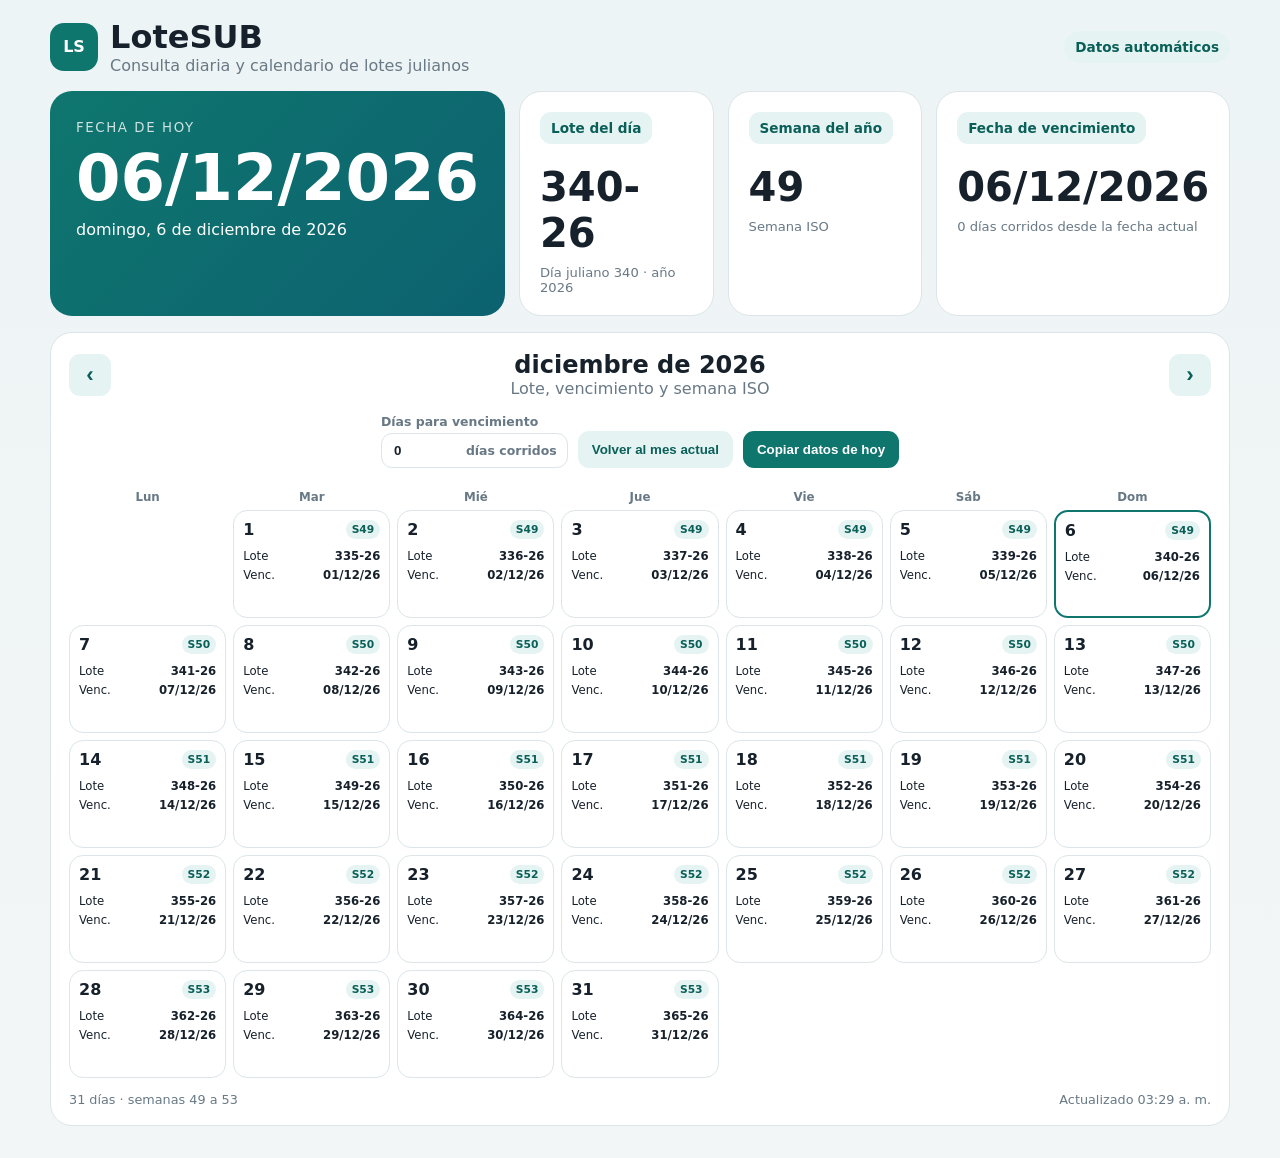
==== index.html @ 000a15f9 "Publicar aplicación LoteSUB" ====
<!doctype html>
<html lang="es">
<head>
<meta charset="utf-8"><meta name="viewport" content="width=device-width,initial-scale=1,viewport-fit=cover"><meta name="theme-color" content="#0f766e"><meta name="description" content="Calendario de lotes julianos y vencimientos configurables"><link rel="manifest" href="./manifest.json"><link rel="icon" href="./icon.svg" type="image/svg+xml"><title>LoteSUB</title>
<style>
:root{color-scheme:light dark;--bg:#f3f6f7;--card:#fff;--text:#17212b;--muted:#687985;--line:#dce5e8;--accent:#0f766e;--soft:#e5f4f2}*{box-sizing:border-box}body{margin:0;font-family:system-ui,-apple-system,Segoe UI,sans-serif;color:var(--text);background:linear-gradient(180deg,#edf4f5,var(--bg));min-height:100vh}.app{width:min(1180px,calc(100% - 20px));margin:auto;padding:18px 0 32px}.top{display:flex;justify-content:space-between;align-items:center;gap:12px;margin-bottom:16px}.brand{display:flex;align-items:center;gap:12px}.logo{width:48px;height:48px;border-radius:14px;display:grid;place-items:center;color:#fff;background:var(--accent);font-weight:800}h1,h2,p{margin:0}.brand p,.sub,.detail,footer{color:var(--muted)}.status,.label,.week{color:#0b5f59;background:var(--soft);border-radius:999px;font-weight:700}.status{padding:8px 11px;font-size:.85rem}.summary{display:grid;grid-template-columns:1.5fr repeat(3,1fr);gap:14px;margin-bottom:16px}.hero,.metric,.panel{border-radius:22px}.hero{padding:26px;color:#fff;background:linear-gradient(135deg,#0f766e,#0c6270)}.hero small{opacity:.8;text-transform:uppercase;letter-spacing:.12em}.hero strong{display:block;font-size:clamp(2.2rem,7vw,4rem);line-height:1;margin:10px 0}.metric{padding:20px;background:var(--card);border:1px solid var(--line)}.label{display:inline-block;padding:8px 11px;margin-bottom:20px;border-radius:11px;font-size:.85rem}.metric strong{display:block;font-size:clamp(1.7rem,4vw,2.5rem)}.detail{margin-top:9px;font-size:.82rem}.panel{background:var(--card);border:1px solid var(--line);padding:18px}.calhead{display:grid;grid-template-columns:auto 1fr auto;align-items:center;gap:10px;text-align:center}.nav,.btn{border:0;border-radius:11px;cursor:pointer;font-weight:700}.nav{width:42px;height:42px;font-size:1.4rem;color:#0b5f59;background:var(--soft)}.tools{display:flex;justify-content:center;align-items:end;gap:10px;flex-wrap:wrap;margin:16px 0}.days{display:grid;gap:4px;color:var(--muted);font-size:.78rem;font-weight:700}.days span{display:flex;align-items:center;gap:8px;padding:8px 10px;border:1px solid var(--line);border-radius:11px;background:var(--card)}.days input{width:66px;border:0;background:transparent;color:var(--text);font-weight:800}.btn{padding:11px 14px;color:#fff;background:var(--accent)}.btn.alt{color:#0b5f59;background:var(--soft)}.weekdays,.grid{display:grid;grid-template-columns:repeat(7,minmax(0,1fr));gap:7px}.weekdays b{text-align:center;padding:6px;color:var(--muted);font-size:.74rem}.day{min-height:108px;padding:9px;border:1px solid var(--line);border-radius:14px;background:var(--card)}.day.empty{border-color:transparent;background:transparent}.day.today{border:2px solid var(--accent)}.daytop,.row,footer{display:flex;justify-content:space-between;gap:6px}.week{padding:3px 6px;font-size:.67rem}.info{display:grid;gap:5px;margin-top:10px;font-size:.73rem}.row strong{font-variant-numeric:tabular-nums}.toast{position:fixed;left:50%;bottom:22px;transform:translate(-50%,15px);background:#17212b;color:#fff;padding:10px 14px;border-radius:10px;opacity:0;transition:.2s}.toast.show{opacity:1;transform:translate(-50%,0)}footer{margin-top:14px;font-size:.8rem}@media(max-width:900px){.summary{grid-template-columns:repeat(2,1fr)}.hero{grid-column:1/-1}}@media(max-width:650px){.summary{grid-template-columns:1fr}.status{display:none}.panel{padding:11px}.weekdays,.grid{gap:4px}.day{min-height:88px;padding:6px}.row{display:grid}.row span{font-size:.62rem}.row strong{font-size:.66rem}}@media(prefers-color-scheme:dark){:root{--bg:#071217;--card:#102128;--text:#edf5f6;--muted:#9bb0b7;--line:#20343b;--soft:rgba(15,118,110,.18)}body{background:#071217}.status,.label,.week,.nav,.btn.alt{color:#8de3da}}
</style>
</head>
<body><main class="app"><header class="top"><div class="brand"><div class="logo">LS</div><div><h1>LoteSUB</h1><p>Consulta diaria y calendario de lotes julianos</p></div></div><span class="status">Datos automáticos</span></header>
<section class="summary"><article class="hero"><small>Fecha de hoy</small><strong id="today">--/--/----</strong><p id="todayLong">Cargando…</p></article><article class="metric"><span class="label">Lote del día</span><strong id="lot">---/--</strong><p class="detail" id="lotDetail"></p></article><article class="metric"><span class="label">Semana del año</span><strong id="week">--</strong><p class="detail">Semana ISO</p></article><article class="metric"><span class="label">Fecha de vencimiento</span><strong id="expiry">--/--/----</strong><p class="detail" id="expiryDetail"></p></article></section>
<section class="panel"><div class="calhead"><button class="nav" id="prev" aria-label="Mes anterior">‹</button><div><h2 id="title">Mes actual</h2><p class="sub">Lote, vencimiento y semana ISO</p></div><button class="nav" id="next" aria-label="Mes siguiente">›</button></div><div class="tools"><label class="days">Días para vencimiento<span><input id="days" type="number" min="0" max="999" value="15"> días corridos</span></label><button class="btn alt" id="now">Volver al mes actual</button><button class="btn" id="copy">Copiar datos de hoy</button></div><div class="weekdays"><b>Lun</b><b>Mar</b><b>Mié</b><b>Jue</b><b>Vie</b><b>Sáb</b><b>Dom</b></div><div class="grid" id="grid"></div><footer><span id="summary"></span><span id="updated"></span></footer></section></main><div id="toast" class="toast"></div>
<script>
const $=id=>document.getElementById(id),pad=(n,l=2)=>String(n).padStart(l,'0'),fmt=d=>`${pad(d.getDate())}/${pad(d.getMonth()+1)}/${d.getFullYear()}`,short=d=>`${pad(d.getDate())}/${pad(d.getMonth()+1)}/${pad(d.getFullYear()%100)}`;function doy(d){return Math.floor((d-new Date(d.getFullYear(),0,0))/86400000)}function week(d){const u=new Date(Date.UTC(d.getFullYear(),d.getMonth(),d.getDate())),x=u.getUTCDay()||7;u.setUTCDate(u.getUTCDate()+4-x);return Math.ceil((((u-new Date(Date.UTC(u.getUTCFullYear(),0,1)))/86400000)+1)/7)}function lot(d){return `${pad(doy(d),3)}-${pad(d.getFullYear()%100)}`}function saved(){try{const n=+localStorage.getItem('lotesub-days');return Number.isInteger(n)&&n>=0&&n<=999?n:15}catch{return 15}}let days=saved(),today=new Date(),view=new Date(today.getFullYear(),today.getMonth(),1),data;today=new Date(today.getFullYear(),today.getMonth(),today.getDate());$('days').value=days;function calc(){const n=new Date(),d=new Date(n.getFullYear(),n.getMonth(),n.getDate()),e=new Date(d);e.setDate(e.getDate()+days);data={date:fmt(d),lot:lot(d),week:pad(week(d)),expiry:fmt(e)};$('today').textContent=data.date;$('todayLong').textContent=new Intl.DateTimeFormat('es-AR',{weekday:'long',day:'numeric',month:'long',year:'numeric'}).format(d);$('lot').textContent=data.lot;$('lotDetail').textContent=`Día juliano ${pad(doy(d),3)} · año ${d.getFullYear()}`;$('week').textContent=data.week;$('expiry').textContent=data.expiry;$('expiryDetail').textContent=`${days} ${days===1?'día corrido':'días corridos'} desde la fecha actual`;$('updated').textContent=`Actualizado ${n.toLocaleTimeString('es-AR',{hour:'2-digit',minute:'2-digit'})}`}
function render(){const y=view.getFullYear(),m=view.getMonth(),first=new Date(y,m,1),last=new Date(y,m+1,0),lead=(first.getDay()+6)%7,g=$('grid');g.innerHTML='';$('title').textContent=new Intl.DateTimeFormat('es-AR',{month:'long',year:'numeric'}).format(view);$('summary').textContent=`${last.getDate()} días · semanas ${pad(week(first))} a ${pad(week(last))}`;for(let i=0;i<lead;i++){const x=document.createElement('div');x.className='day empty';g.appendChild(x)}for(let n=1;n<=last.getDate();n++){const d=new Date(y,m,n),e=new Date(d);e.setDate(e.getDate()+days);const x=document.createElement('article');x.className='day'+(d.toDateString()===today.toDateString()?' today':'');x.innerHTML=`<div class="daytop"><strong>${n}</strong><span class="week">S${pad(week(d))}</span></div><div class="info"><div class="row"><span>Lote</span><strong>${lot(d)}</strong></div><div class="row"><span>Venc.</span><strong>${short(e)}</strong></div></div>`;g.appendChild(x)}}function toast(t){$('toast').textContent=t;$('toast').classList.add('show');setTimeout(()=>$('toast').classList.remove('show'),2200)}function apply(){let n=parseInt($('days').value,10);days=Number.isInteger(n)?Math.min(999,Math.max(0,n)):15;$('days').value=days;try{localStorage.setItem('lotesub-days',days)}catch{}calc();render();toast('Vencimiento actualizado')}$('days').addEventListener('change',apply);$('prev').onclick=()=>{view=new Date(view.getFullYear(),view.getMonth()-1,1);render()};$('next').onclick=()=>{view=new Date(view.getFullYear(),view.getMonth()+1,1);render()};$('now').onclick=()=>{view=new Date(today.getFullYear(),today.getMonth(),1);render()};$('copy').onclick=async()=>{calc();const t=`Fecha de hoy: ${data.date}\nLote del día: ${data.lot}\nSemana del año: ${data.week}\nFecha de vencimiento: ${data.expiry}\nDías configurados: ${days}`;try{await navigator.clipboard.writeText(t);toast('Datos copiados')}catch{const a=document.createElement('textarea');a.value=t;document.body.appendChild(a);a.select();document.execCommand('copy');a.remove();toast('Datos copiados')}};calc();render();setInterval(calc,60000);if('serviceWorker'in navigator)navigator.serviceWorker.register('./sw.js');
</script></body></html>
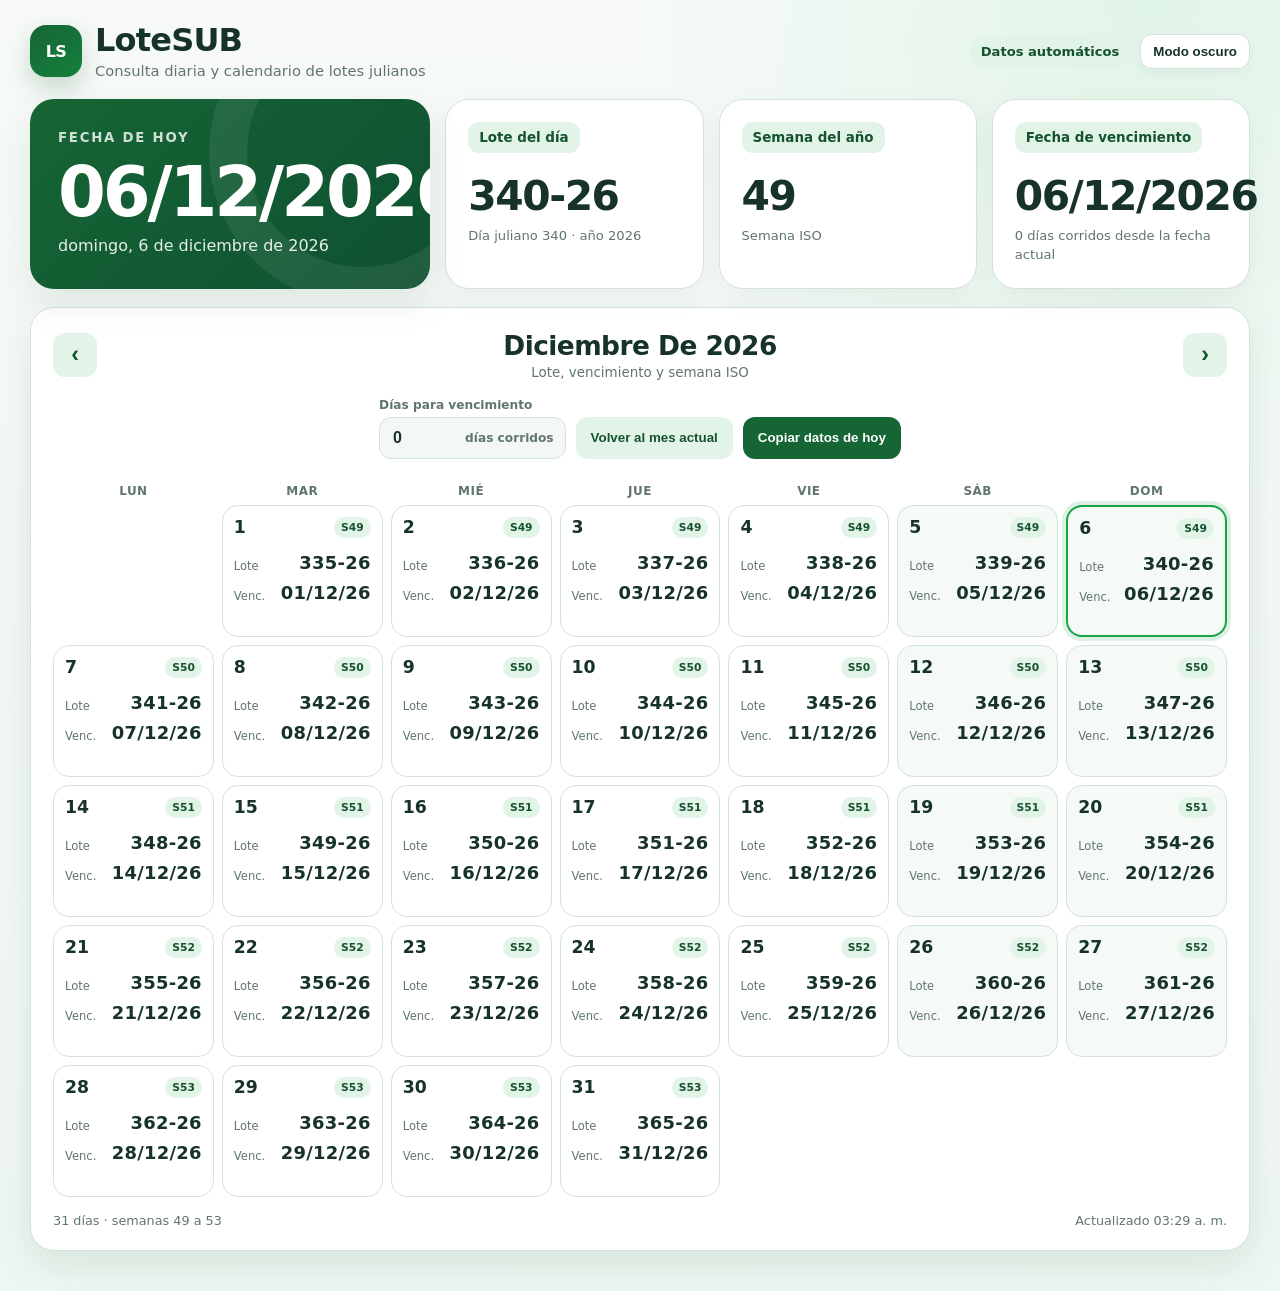
==== commit aa9ce957: "Rediseñar LoteSUB con modos verde claro y oscuro" ====
--- a/index.html
+++ b/index.html
@@ -1,15 +1,31 @@
 <!doctype html>
-<html lang="es">
+<html lang="es" data-theme="light">
 <head>
-<meta charset="utf-8"><meta name="viewport" content="width=device-width,initial-scale=1,viewport-fit=cover"><meta name="theme-color" content="#0f766e"><meta name="description" content="Calendario de lotes julianos y vencimientos configurables"><link rel="manifest" href="./manifest.json"><link rel="icon" href="./icon.svg" type="image/svg+xml"><title>LoteSUB</title>
+<meta charset="utf-8">
+<meta name="viewport" content="width=device-width,initial-scale=1,viewport-fit=cover">
+<meta name="theme-color" id="themeColor" content="#166534">
+<meta name="description" content="Calendario de lotes julianos y vencimientos configurables">
+<link rel="manifest" href="./manifest.json">
+<link rel="icon" href="./icon.svg" type="image/svg+xml">
+<title>LoteSUB</title>
 <style>
-:root{color-scheme:light dark;--bg:#f3f6f7;--card:#fff;--text:#17212b;--muted:#687985;--line:#dce5e8;--accent:#0f766e;--soft:#e5f4f2}*{box-sizing:border-box}body{margin:0;font-family:system-ui,-apple-system,Segoe UI,sans-serif;color:var(--text);background:linear-gradient(180deg,#edf4f5,var(--bg));min-height:100vh}.app{width:min(1180px,calc(100% - 20px));margin:auto;padding:18px 0 32px}.top{display:flex;justify-content:space-between;align-items:center;gap:12px;margin-bottom:16px}.brand{display:flex;align-items:center;gap:12px}.logo{width:48px;height:48px;border-radius:14px;display:grid;place-items:center;color:#fff;background:var(--accent);font-weight:800}h1,h2,p{margin:0}.brand p,.sub,.detail,footer{color:var(--muted)}.status,.label,.week{color:#0b5f59;background:var(--soft);border-radius:999px;font-weight:700}.status{padding:8px 11px;font-size:.85rem}.summary{display:grid;grid-template-columns:1.5fr repeat(3,1fr);gap:14px;margin-bottom:16px}.hero,.metric,.panel{border-radius:22px}.hero{padding:26px;color:#fff;background:linear-gradient(135deg,#0f766e,#0c6270)}.hero small{opacity:.8;text-transform:uppercase;letter-spacing:.12em}.hero strong{display:block;font-size:clamp(2.2rem,7vw,4rem);line-height:1;margin:10px 0}.metric{padding:20px;background:var(--card);border:1px solid var(--line)}.label{display:inline-block;padding:8px 11px;margin-bottom:20px;border-radius:11px;font-size:.85rem}.metric strong{display:block;font-size:clamp(1.7rem,4vw,2.5rem)}.detail{margin-top:9px;font-size:.82rem}.panel{background:var(--card);border:1px solid var(--line);padding:18px}.calhead{display:grid;grid-template-columns:auto 1fr auto;align-items:center;gap:10px;text-align:center}.nav,.btn{border:0;border-radius:11px;cursor:pointer;font-weight:700}.nav{width:42px;height:42px;font-size:1.4rem;color:#0b5f59;background:var(--soft)}.tools{display:flex;justify-content:center;align-items:end;gap:10px;flex-wrap:wrap;margin:16px 0}.days{display:grid;gap:4px;color:var(--muted);font-size:.78rem;font-weight:700}.days span{display:flex;align-items:center;gap:8px;padding:8px 10px;border:1px solid var(--line);border-radius:11px;background:var(--card)}.days input{width:66px;border:0;background:transparent;color:var(--text);font-weight:800}.btn{padding:11px 14px;color:#fff;background:var(--accent)}.btn.alt{color:#0b5f59;background:var(--soft)}.weekdays,.grid{display:grid;grid-template-columns:repeat(7,minmax(0,1fr));gap:7px}.weekdays b{text-align:center;padding:6px;color:var(--muted);font-size:.74rem}.day{min-height:108px;padding:9px;border:1px solid var(--line);border-radius:14px;background:var(--card)}.day.empty{border-color:transparent;background:transparent}.day.today{border:2px solid var(--accent)}.daytop,.row,footer{display:flex;justify-content:space-between;gap:6px}.week{padding:3px 6px;font-size:.67rem}.info{display:grid;gap:5px;margin-top:10px;font-size:.73rem}.row strong{font-variant-numeric:tabular-nums}.toast{position:fixed;left:50%;bottom:22px;transform:translate(-50%,15px);background:#17212b;color:#fff;padding:10px 14px;border-radius:10px;opacity:0;transition:.2s}.toast.show{opacity:1;transform:translate(-50%,0)}footer{margin-top:14px;font-size:.8rem}@media(max-width:900px){.summary{grid-template-columns:repeat(2,1fr)}.hero{grid-column:1/-1}}@media(max-width:650px){.summary{grid-template-columns:1fr}.status{display:none}.panel{padding:11px}.weekdays,.grid{gap:4px}.day{min-height:88px;padding:6px}.row{display:grid}.row span{font-size:.62rem}.row strong{font-size:.66rem}}@media(prefers-color-scheme:dark){:root{--bg:#071217;--card:#102128;--text:#edf5f6;--muted:#9bb0b7;--line:#20343b;--soft:rgba(15,118,110,.18)}body{background:#071217}.status,.label,.week,.nav,.btn.alt{color:#8de3da}}
+:root{color-scheme:light;--bg:#eef6f1;--bg2:#f7faf8;--card:#ffffff;--card2:#f3f8f5;--text:#163229;--muted:#60766d;--line:#d4e3da;--accent:#166534;--accent2:#15803d;--accentText:#fff;--soft:#e2f3e8;--softText:#14532d;--hero1:#166534;--hero2:#0f5132;--shadow:0 14px 36px rgba(20,83,45,.10);--today:#16a34a;--todayRing:rgba(22,163,74,.15);--weekend:#f6faf7;--toast:#163229}
+html[data-theme="dark"]{color-scheme:dark;--bg:#07150f;--bg2:#0b1c14;--card:#10251a;--card2:#132c1f;--text:#edf8f1;--muted:#a3b9ab;--line:#294535;--accent:#4ade80;--accent2:#22c55e;--accentText:#06210f;--soft:#173d27;--softText:#a7f3d0;--hero1:#14532d;--hero2:#0b3d24;--shadow:0 16px 40px rgba(0,0,0,.30);--today:#4ade80;--todayRing:rgba(74,222,128,.14);--weekend:#0d2117;--toast:#e7f6ec}
+*{box-sizing:border-box}html{background:var(--bg)}body{margin:0;min-height:100vh;font-family:Inter,ui-sans-serif,system-ui,-apple-system,BlinkMacSystemFont,"Segoe UI",sans-serif;color:var(--text);background:radial-gradient(circle at 90% 0,rgba(34,197,94,.10),transparent 30%),linear-gradient(180deg,var(--bg2),var(--bg));transition:background .2s,color .2s}.app{width:min(1220px,calc(100% - 32px));margin:auto;padding:24px 0 40px}.top{display:flex;justify-content:space-between;align-items:center;gap:16px;margin-bottom:20px}.brand{display:flex;align-items:center;gap:13px}.logo{width:52px;height:52px;border-radius:16px;display:grid;place-items:center;color:var(--accentText);background:linear-gradient(145deg,var(--accent),var(--accent2));font-weight:900;letter-spacing:-.04em;box-shadow:0 10px 24px rgba(22,101,52,.22)}h1,h2,p{margin:0}h1{font-size:clamp(1.45rem,3vw,2rem);line-height:1.05;letter-spacing:-.025em}.brand p,.sub,.detail,footer{color:var(--muted)}.brand p{margin-top:4px;font-size:.92rem}.topActions{display:flex;align-items:center;gap:9px}.status,.label,.week{color:var(--softText);background:var(--soft);font-weight:800}.status{padding:9px 12px;border-radius:999px;font-size:.82rem;white-space:nowrap}.theme{border:1px solid var(--line);background:var(--card);color:var(--text);border-radius:12px;padding:9px 12px;cursor:pointer;font-weight:800;box-shadow:0 5px 16px rgba(0,0,0,.04)}.summary{display:grid;grid-template-columns:1.55fr repeat(3,minmax(0,1fr));gap:15px;margin-bottom:18px}.hero,.metric,.panel{border-radius:24px}.hero{min-height:190px;padding:28px;color:#fff;background:linear-gradient(135deg,var(--hero1),var(--hero2));box-shadow:var(--shadow);position:relative;overflow:hidden}.hero:after{content:"";position:absolute;width:230px;height:230px;border:38px solid rgba(255,255,255,.07);border-radius:50%;right:-85px;top:-100px}.hero>*{position:relative;z-index:1}.hero small{opacity:.8;text-transform:uppercase;letter-spacing:.13em;font-weight:800}.hero strong{display:block;font-size:clamp(2.3rem,6vw,4.3rem);line-height:1;margin:12px 0 10px;letter-spacing:-.045em}.hero p{opacity:.9}.metric{min-height:190px;padding:22px;background:var(--card);border:1px solid var(--line);box-shadow:0 8px 26px rgba(20,83,45,.06)}.label{display:inline-block;padding:8px 11px;margin-bottom:22px;border-radius:11px;font-size:.84rem}.metric>strong{display:block;font-size:clamp(1.8rem,3.8vw,2.55rem);line-height:1.05;letter-spacing:-.035em;font-variant-numeric:tabular-nums}.detail{margin-top:10px;font-size:.82rem;line-height:1.4}.panel{background:var(--card);border:1px solid var(--line);padding:22px;box-shadow:var(--shadow)}.calhead{display:grid;grid-template-columns:auto 1fr auto;align-items:center;gap:12px;text-align:center}.calhead h2{font-size:clamp(1.25rem,2.5vw,1.65rem);text-transform:capitalize;letter-spacing:-.02em}.sub{margin-top:4px;font-size:.84rem}.nav,.btn{border:0;border-radius:12px;cursor:pointer;font-weight:800;transition:transform .15s,background .15s}.nav:hover,.btn:hover,.theme:hover{transform:translateY(-1px)}.nav{width:44px;height:44px;font-size:1.45rem;color:var(--softText);background:var(--soft)}.tools{display:flex;justify-content:center;align-items:end;gap:10px;flex-wrap:wrap;margin:18px 0}.days{display:grid;gap:5px;color:var(--muted);font-size:.76rem;font-weight:800}.days span{min-height:42px;display:flex;align-items:center;gap:8px;padding:8px 11px;border:1px solid var(--line);border-radius:12px;background:var(--card2)}.days input{width:66px;border:0;outline:0;background:transparent;color:var(--text);font-weight:900;font-size:1rem}.btn{min-height:42px;padding:10px 15px;color:var(--accentText);background:var(--accent)}.btn.alt{color:var(--softText);background:var(--soft)}.weekdays,.grid{display:grid;grid-template-columns:repeat(7,minmax(0,1fr));gap:8px}.weekdays b{text-align:center;padding:7px 4px;color:var(--muted);font-size:.75rem;text-transform:uppercase;letter-spacing:.04em}.day{min-height:132px;padding:11px;border:1px solid var(--line);border-radius:16px;background:var(--card);transition:transform .15s,border-color .15s,box-shadow .15s}.day:hover{transform:translateY(-2px);border-color:var(--accent);box-shadow:0 9px 22px rgba(20,83,45,.09)}.day:nth-child(7n),.day:nth-child(7n-1){background:var(--weekend)}.day.empty{border-color:transparent;background:transparent;box-shadow:none}.day.today{border:2px solid var(--today);box-shadow:0 0 0 4px var(--todayRing)}.daytop,.row,footer{display:flex;justify-content:space-between;gap:7px}.daytop>strong{font-size:1.08rem}.week{padding:4px 7px;border-radius:999px;font-size:.67rem}.info{display:grid;gap:9px;margin-top:14px}.row{align-items:end;color:var(--muted);font-size:.72rem}.row strong{color:var(--text);font-size:clamp(.95rem,1.5vw,1.12rem);font-weight:900;letter-spacing:.015em;font-variant-numeric:tabular-nums}.toast{position:fixed;left:50%;bottom:22px;transform:translate(-50%,15px);background:var(--toast);color:var(--card);padding:11px 15px;border-radius:11px;opacity:0;pointer-events:none;transition:.2s;box-shadow:0 12px 30px rgba(0,0,0,.22);z-index:20}.toast.show{opacity:1;transform:translate(-50%,0)}footer{margin-top:16px;font-size:.8rem}
+@media(max-width:980px){.app{width:min(100% - 24px,1220px)}.summary{grid-template-columns:repeat(2,minmax(0,1fr))}.hero{grid-column:1/-1;min-height:175px}.metric{min-height:165px}.day{min-height:118px;padding:9px}.row strong{font-size:1rem}}
+@media(max-width:700px){.app{width:min(100% - 16px,1220px);padding:15px 0 28px}.top{align-items:flex-start}.status{display:none}.theme{padding:8px 10px}.summary{grid-template-columns:1fr;gap:10px}.hero,.metric{min-height:auto}.hero{padding:22px}.metric{padding:18px}.label{margin-bottom:15px}.panel{padding:12px;border-radius:19px}.calhead{gap:7px}.nav{width:39px;height:39px}.tools{margin:14px 0}.weekdays,.grid{gap:4px}.weekdays b{font-size:.64rem;padding:5px 1px;letter-spacing:0}.day{min-height:104px;padding:7px;border-radius:12px}.daytop>strong{font-size:.95rem}.week{padding:3px 5px;font-size:.58rem}.info{gap:7px;margin-top:10px}.row{display:grid;gap:1px;font-size:.6rem}.row strong{font-size:.82rem;line-height:1.1}.days{width:100%}.days span{justify-content:center}.btn{flex:1 1 150px}footer{align-items:flex-start;flex-direction:column}}
+@media(max-width:410px){.brand p{display:none}.logo{width:44px;height:44px;border-radius:13px}.theme{font-size:.78rem}.day{min-height:96px;padding:6px}.row strong{font-size:.74rem}.row span{font-size:.56rem}.calhead .sub{display:none}}
 </style>
 </head>
-<body><main class="app"><header class="top"><div class="brand"><div class="logo">LS</div><div><h1>LoteSUB</h1><p>Consulta diaria y calendario de lotes julianos</p></div></div><span class="status">Datos automáticos</span></header>
+<body><main class="app"><header class="top"><div class="brand"><div class="logo">LS</div><div><h1>LoteSUB</h1><p>Consulta diaria y calendario de lotes julianos</p></div></div><div class="topActions"><span class="status">Datos automáticos</span><button class="theme" id="theme" type="button" aria-label="Cambiar modo de color">Modo oscuro</button></div></header>
 <section class="summary"><article class="hero"><small>Fecha de hoy</small><strong id="today">--/--/----</strong><p id="todayLong">Cargando…</p></article><article class="metric"><span class="label">Lote del día</span><strong id="lot">---/--</strong><p class="detail" id="lotDetail"></p></article><article class="metric"><span class="label">Semana del año</span><strong id="week">--</strong><p class="detail">Semana ISO</p></article><article class="metric"><span class="label">Fecha de vencimiento</span><strong id="expiry">--/--/----</strong><p class="detail" id="expiryDetail"></p></article></section>
 <section class="panel"><div class="calhead"><button class="nav" id="prev" aria-label="Mes anterior">‹</button><div><h2 id="title">Mes actual</h2><p class="sub">Lote, vencimiento y semana ISO</p></div><button class="nav" id="next" aria-label="Mes siguiente">›</button></div><div class="tools"><label class="days">Días para vencimiento<span><input id="days" type="number" min="0" max="999" value="15"> días corridos</span></label><button class="btn alt" id="now">Volver al mes actual</button><button class="btn" id="copy">Copiar datos de hoy</button></div><div class="weekdays"><b>Lun</b><b>Mar</b><b>Mié</b><b>Jue</b><b>Vie</b><b>Sáb</b><b>Dom</b></div><div class="grid" id="grid"></div><footer><span id="summary"></span><span id="updated"></span></footer></section></main><div id="toast" class="toast"></div>
 <script>
-const $=id=>document.getElementById(id),pad=(n,l=2)=>String(n).padStart(l,'0'),fmt=d=>`${pad(d.getDate())}/${pad(d.getMonth()+1)}/${d.getFullYear()}`,short=d=>`${pad(d.getDate())}/${pad(d.getMonth()+1)}/${pad(d.getFullYear()%100)}`;function doy(d){return Math.floor((d-new Date(d.getFullYear(),0,0))/86400000)}function week(d){const u=new Date(Date.UTC(d.getFullYear(),d.getMonth(),d.getDate())),x=u.getUTCDay()||7;u.setUTCDate(u.getUTCDate()+4-x);return Math.ceil((((u-new Date(Date.UTC(u.getUTCFullYear(),0,1)))/86400000)+1)/7)}function lot(d){return `${pad(doy(d),3)}-${pad(d.getFullYear()%100)}`}function saved(){try{const n=+localStorage.getItem('lotesub-days');return Number.isInteger(n)&&n>=0&&n<=999?n:15}catch{return 15}}let days=saved(),today=new Date(),view=new Date(today.getFullYear(),today.getMonth(),1),data;today=new Date(today.getFullYear(),today.getMonth(),today.getDate());$('days').value=days;function calc(){const n=new Date(),d=new Date(n.getFullYear(),n.getMonth(),n.getDate()),e=new Date(d);e.setDate(e.getDate()+days);data={date:fmt(d),lot:lot(d),week:pad(week(d)),expiry:fmt(e)};$('today').textContent=data.date;$('todayLong').textContent=new Intl.DateTimeFormat('es-AR',{weekday:'long',day:'numeric',month:'long',year:'numeric'}).format(d);$('lot').textContent=data.lot;$('lotDetail').textContent=`Día juliano ${pad(doy(d),3)} · año ${d.getFullYear()}`;$('week').textContent=data.week;$('expiry').textContent=data.expiry;$('expiryDetail').textContent=`${days} ${days===1?'día corrido':'días corridos'} desde la fecha actual`;$('updated').textContent=`Actualizado ${n.toLocaleTimeString('es-AR',{hour:'2-digit',minute:'2-digit'})}`}
-function render(){const y=view.getFullYear(),m=view.getMonth(),first=new Date(y,m,1),last=new Date(y,m+1,0),lead=(first.getDay()+6)%7,g=$('grid');g.innerHTML='';$('title').textContent=new Intl.DateTimeFormat('es-AR',{month:'long',year:'numeric'}).format(view);$('summary').textContent=`${last.getDate()} días · semanas ${pad(week(first))} a ${pad(week(last))}`;for(let i=0;i<lead;i++){const x=document.createElement('div');x.className='day empty';g.appendChild(x)}for(let n=1;n<=last.getDate();n++){const d=new Date(y,m,n),e=new Date(d);e.setDate(e.getDate()+days);const x=document.createElement('article');x.className='day'+(d.toDateString()===today.toDateString()?' today':'');x.innerHTML=`<div class="daytop"><strong>${n}</strong><span class="week">S${pad(week(d))}</span></div><div class="info"><div class="row"><span>Lote</span><strong>${lot(d)}</strong></div><div class="row"><span>Venc.</span><strong>${short(e)}</strong></div></div>`;g.appendChild(x)}}function toast(t){$('toast').textContent=t;$('toast').classList.add('show');setTimeout(()=>$('toast').classList.remove('show'),2200)}function apply(){let n=parseInt($('days').value,10);days=Number.isInteger(n)?Math.min(999,Math.max(0,n)):15;$('days').value=days;try{localStorage.setItem('lotesub-days',days)}catch{}calc();render();toast('Vencimiento actualizado')}$('days').addEventListener('change',apply);$('prev').onclick=()=>{view=new Date(view.getFullYear(),view.getMonth()-1,1);render()};$('next').onclick=()=>{view=new Date(view.getFullYear(),view.getMonth()+1,1);render()};$('now').onclick=()=>{view=new Date(today.getFullYear(),today.getMonth(),1);render()};$('copy').onclick=async()=>{calc();const t=`Fecha de hoy: ${data.date}\nLote del día: ${data.lot}\nSemana del año: ${data.week}\nFecha de vencimiento: ${data.expiry}\nDías configurados: ${days}`;try{await navigator.clipboard.writeText(t);toast('Datos copiados')}catch{const a=document.createElement('textarea');a.value=t;document.body.appendChild(a);a.select();document.execCommand('copy');a.remove();toast('Datos copiados')}};calc();render();setInterval(calc,60000);if('serviceWorker'in navigator)navigator.serviceWorker.register('./sw.js');
+const $=id=>document.getElementById(id),pad=(n,l=2)=>String(n).padStart(l,'0'),fmt=d=>`${pad(d.getDate())}/${pad(d.getMonth()+1)}/${d.getFullYear()}`,short=d=>`${pad(d.getDate())}/${pad(d.getMonth()+1)}/${pad(d.getFullYear()%100)}`;
+function setTheme(mode){document.documentElement.dataset.theme=mode;try{localStorage.setItem('lotesub-theme',mode)}catch{}$('theme').textContent=mode==='dark'?'Modo claro':'Modo oscuro';$('themeColor').setAttribute('content',mode==='dark'?'#0b3d24':'#166534')}
+let initialTheme='light';try{initialTheme=localStorage.getItem('lotesub-theme')||((window.matchMedia&&window.matchMedia('(prefers-color-scheme: dark)').matches)?'dark':'light')}catch{}setTheme(initialTheme);$('theme').addEventListener('click',()=>setTheme(document.documentElement.dataset.theme==='dark'?'light':'dark'));
+function doy(d){return Math.floor((d-new Date(d.getFullYear(),0,0))/86400000)}function week(d){const u=new Date(Date.UTC(d.getFullYear(),d.getMonth(),d.getDate())),x=u.getUTCDay()||7;u.setUTCDate(u.getUTCDate()+4-x);return Math.ceil((((u-new Date(Date.UTC(u.getUTCFullYear(),0,1)))/86400000)+1)/7)}function lot(d){return `${pad(doy(d),3)}-${pad(d.getFullYear()%100)}`}function saved(){try{const n=+localStorage.getItem('lotesub-days');return Number.isInteger(n)&&n>=0&&n<=999?n:15}catch{return 15}}let days=saved(),today=new Date(),view=new Date(today.getFullYear(),today.getMonth(),1),data;today=new Date(today.getFullYear(),today.getMonth(),today.getDate());$('days').value=days;
+function calc(){const n=new Date(),d=new Date(n.getFullYear(),n.getMonth(),n.getDate()),e=new Date(d);e.setDate(e.getDate()+days);data={date:fmt(d),lot:lot(d),week:pad(week(d)),expiry:fmt(e)};$('today').textContent=data.date;$('todayLong').textContent=new Intl.DateTimeFormat('es-AR',{weekday:'long',day:'numeric',month:'long',year:'numeric'}).format(d);$('lot').textContent=data.lot;$('lotDetail').textContent=`Día juliano ${pad(doy(d),3)} · año ${d.getFullYear()}`;$('week').textContent=data.week;$('expiry').textContent=data.expiry;$('expiryDetail').textContent=`${days} ${days===1?'día corrido':'días corridos'} desde la fecha actual`;$('updated').textContent=`Actualizado ${n.toLocaleTimeString('es-AR',{hour:'2-digit',minute:'2-digit'})}`}
+function render(){const y=view.getFullYear(),m=view.getMonth(),first=new Date(y,m,1),last=new Date(y,m+1,0),lead=(first.getDay()+6)%7,g=$('grid');g.innerHTML='';$('title').textContent=new Intl.DateTimeFormat('es-AR',{month:'long',year:'numeric'}).format(view);$('summary').textContent=`${last.getDate()} días · semanas ${pad(week(first))} a ${pad(week(last))}`;for(let i=0;i<lead;i++){const x=document.createElement('div');x.className='day empty';g.appendChild(x)}for(let n=1;n<=last.getDate();n++){const d=new Date(y,m,n),e=new Date(d);e.setDate(e.getDate()+days);const x=document.createElement('article');x.className='day'+(d.toDateString()===today.toDateString()?' today':'');x.setAttribute('aria-label',`${fmt(d)}, lote ${lot(d)}, vencimiento ${short(e)}, semana ${pad(week(d))}`);x.innerHTML=`<div class="daytop"><strong>${n}</strong><span class="week">S${pad(week(d))}</span></div><div class="info"><div class="row"><span>Lote</span><strong>${lot(d)}</strong></div><div class="row"><span>Venc.</span><strong>${short(e)}</strong></div></div>`;g.appendChild(x)}}
+function toast(t){$('toast').textContent=t;$('toast').classList.add('show');setTimeout(()=>$('toast').classList.remove('show'),2200)}function apply(){let n=parseInt($('days').value,10);days=Number.isInteger(n)?Math.min(999,Math.max(0,n)):15;$('days').value=days;try{localStorage.setItem('lotesub-days',days)}catch{}calc();render();toast('Vencimiento actualizado')}$('days').addEventListener('change',apply);$('days').addEventListener('keydown',e=>{if(e.key==='Enter'){apply();e.currentTarget.blur()}});$('prev').onclick=()=>{view=new Date(view.getFullYear(),view.getMonth()-1,1);render()};$('next').onclick=()=>{view=new Date(view.getFullYear(),view.getMonth()+1,1);render()};$('now').onclick=()=>{view=new Date(today.getFullYear(),today.getMonth(),1);render()};$('copy').onclick=async()=>{calc();const t=`Fecha de hoy: ${data.date}\nLote del día: ${data.lot}\nSemana del año: ${data.week}\nFecha de vencimiento: ${data.expiry}\nDías configurados: ${days}`;try{await navigator.clipboard.writeText(t);toast('Datos copiados')}catch{const a=document.createElement('textarea');a.value=t;document.body.appendChild(a);a.select();document.execCommand('copy');a.remove();toast('Datos copiados')}};calc();render();setInterval(calc,60000);if('serviceWorker'in navigator)navigator.serviceWorker.register('./sw.js');
 </script></body></html>
